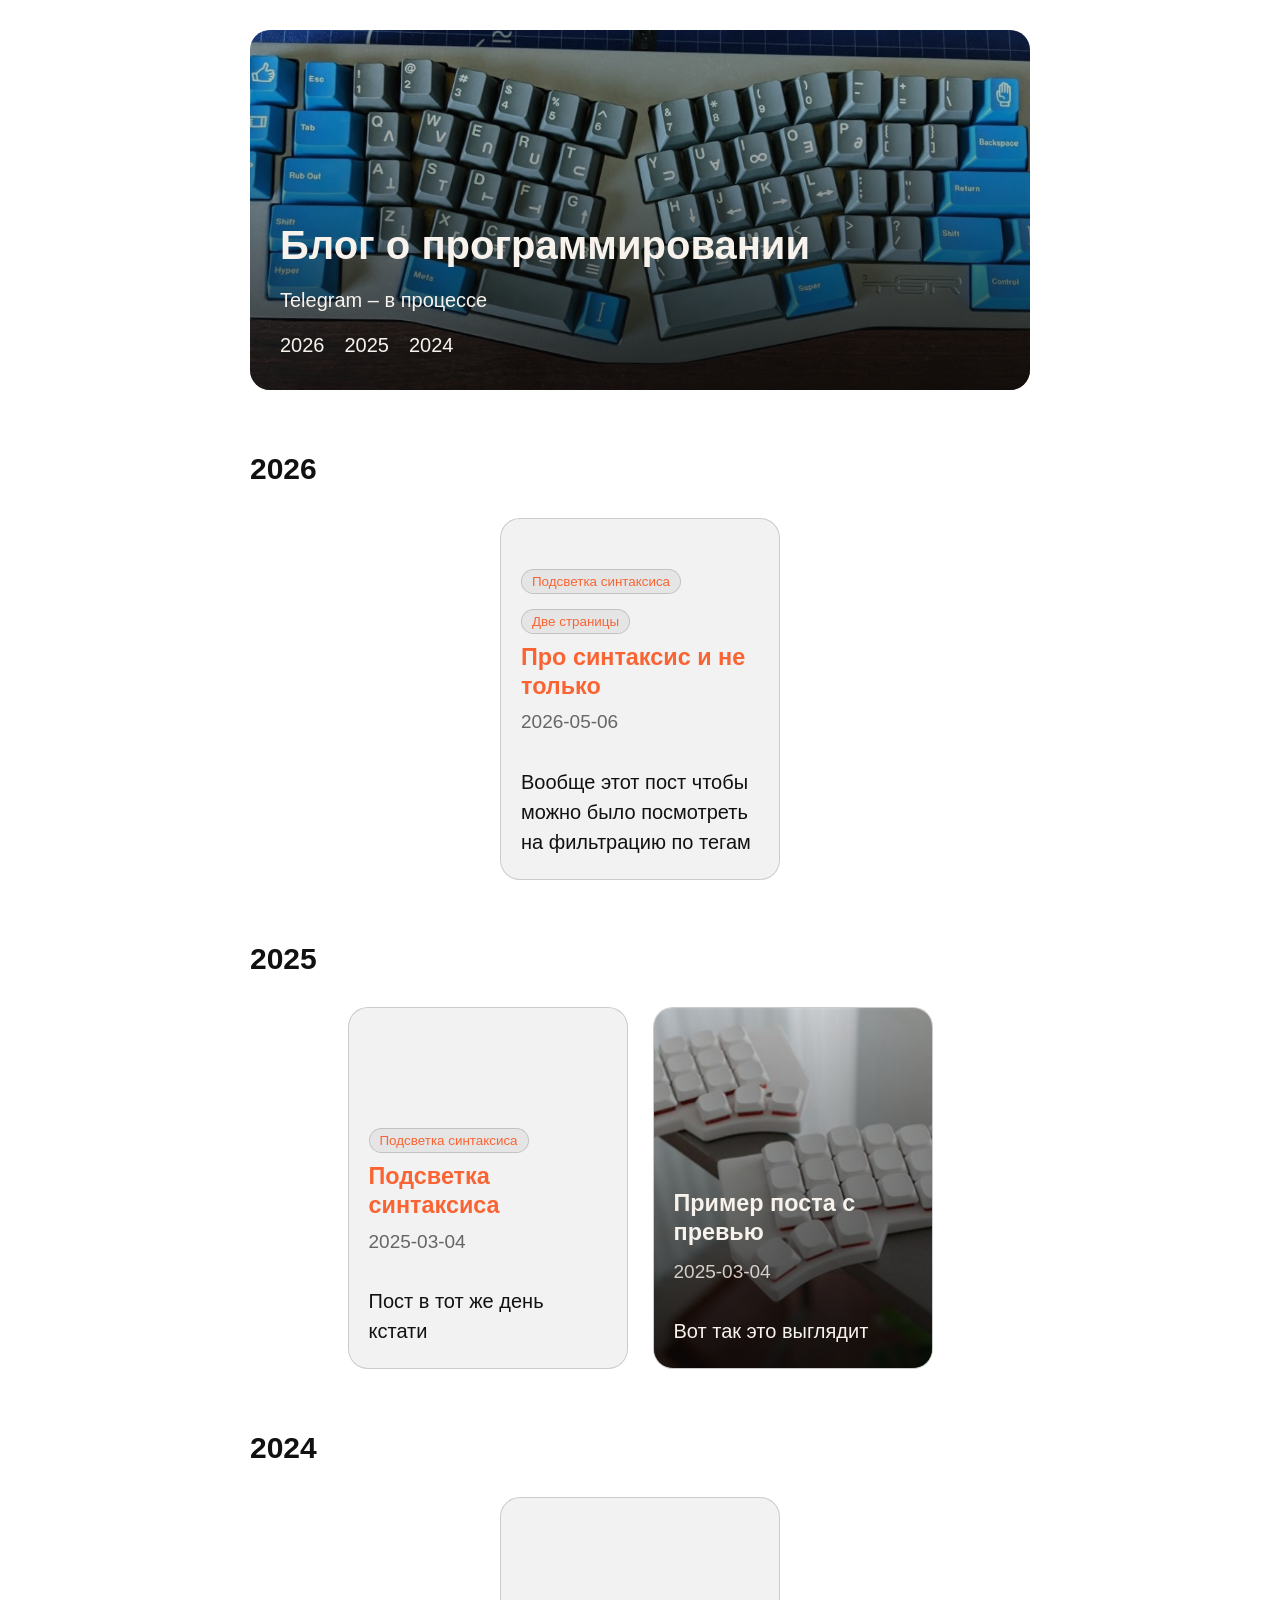
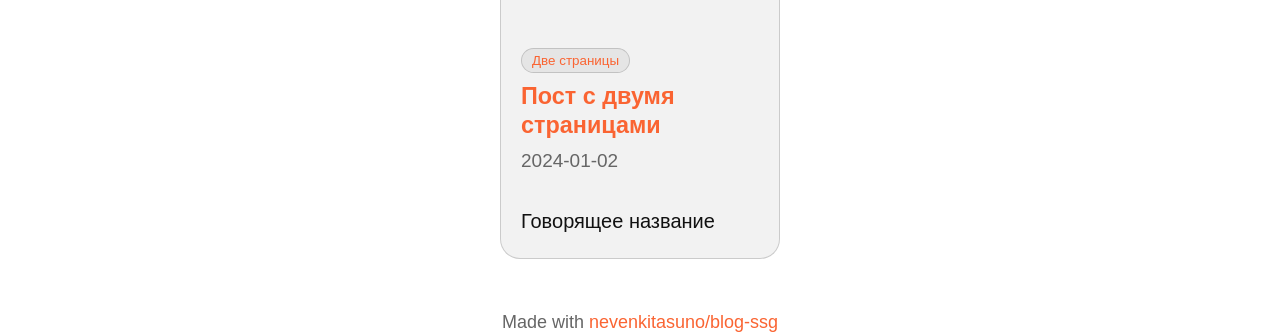
==== examples/output/programming/index.html @ d85ebe73 "v2" ====
<!DOCTYPE html>
<html lang="ru">
<head>
<meta charset="UTF-8">
<meta name="viewport" content="width=device-width, initial-scale=1.0">
<title>Блог о программировании</title>
<link rel="stylesheet" href="../style.css">
<link rel="icon" href="assets/meta/favicon.ico" type="image/x-icon">
<style>:root{
--color-background:#ffffff;
--color-text:#111111;
--color-muted:#666;
--color-accent:#fa6432;
--color-surface:rgba(0, 0, 0, 0.05);
--color-inverse-text:#f7f2ec;
--color-overlay:#080808;
--color-heading:var(--color-text);
--color-border:color-mix(in srgb, var(--color-muted) 28%, transparent);
--color-border-soft:color-mix(in srgb, var(--color-muted) 18%, transparent);
--color-code-bg:color-mix(in srgb, var(--color-surface) 88%, var(--color-background));
--color-code-border:color-mix(in srgb, var(--color-muted) 24%, transparent);
}
/* Background */ .chroma-bg { color: #e6edf3; background-color: #0d1117;-moz-tab-size: 2; -o-tab-size: 2; tab-size: 2; }
/* PreWrapper */ .chroma-chroma { color: #e6edf3; background-color: #0d1117;-moz-tab-size: 2; -o-tab-size: 2; tab-size: 2; -webkit-text-size-adjust: none; }
/* Error */ .chroma-chroma .chroma-err { color: #f85149 }
/* LineLink */ .chroma-chroma .chroma-lnlinks { outline: none; text-decoration: none; color: inherit }
/* LineTableTD */ .chroma-chroma .chroma-lntd { vertical-align: top; padding: 0; margin: 0; border: 0; }
/* LineTable */ .chroma-chroma .chroma-lntable { border-spacing: 0; padding: 0; margin: 0; border: 0; }
/* LineHighlight */ .chroma-chroma .chroma-hl { background-color: #6e7681 }
/* LineNumbersTable */ .chroma-chroma .chroma-lnt { white-space: pre; -webkit-user-select: none; user-select: none; margin-right: 0.4em; padding: 0 0.4em 0 0.4em;color: #737679 }
/* LineNumbers */ .chroma-chroma .chroma-ln { white-space: pre; -webkit-user-select: none; user-select: none; margin-right: 0.4em; padding: 0 0.4em 0 0.4em;color: #6e7681 }
/* Line */ .chroma-chroma .chroma-line { display: flex; }
/* Keyword */ .chroma-chroma .chroma-k { color: #ff7b72 }
/* KeywordConstant */ .chroma-chroma .chroma-kc { color: #79c0ff }
/* KeywordDeclaration */ .chroma-chroma .chroma-kd { color: #ff7b72 }
/* KeywordNamespace */ .chroma-chroma .chroma-kn { color: #ff7b72 }
/* KeywordPseudo */ .chroma-chroma .chroma-kp { color: #79c0ff }
/* KeywordReserved */ .chroma-chroma .chroma-kr { color: #ff7b72 }
/* KeywordType */ .chroma-chroma .chroma-kt { color: #ff7b72 }
/* NameClass */ .chroma-chroma .chroma-nc { color: #f0883e; font-weight: bold }
/* NameConstant */ .chroma-chroma .chroma-no { color: #79c0ff; font-weight: bold }
/* NameDecorator */ .chroma-chroma .chroma-nd { color: #d2a8ff; font-weight: bold }
/* NameEntity */ .chroma-chroma .chroma-ni { color: #ffa657 }
/* NameException */ .chroma-chroma .chroma-ne { color: #f0883e; font-weight: bold }
/* NameLabel */ .chroma-chroma .chroma-nl { color: #79c0ff; font-weight: bold }
/* NameNamespace */ .chroma-chroma .chroma-nn { color: #ff7b72 }
/* NameProperty */ .chroma-chroma .chroma-py { color: #79c0ff }
/* NameTag */ .chroma-chroma .chroma-nt { color: #7ee787 }
/* NameVariable */ .chroma-chroma .chroma-nv { color: #79c0ff }
/* NameVariableClass */ .chroma-chroma .chroma-vc { color: #79c0ff }
/* NameVariableGlobal */ .chroma-chroma .chroma-vg { color: #79c0ff }
/* NameVariableInstance */ .chroma-chroma .chroma-vi { color: #79c0ff }
/* NameVariableMagic */ .chroma-chroma .chroma-vm { color: #79c0ff }
/* NameFunction */ .chroma-chroma .chroma-nf { color: #d2a8ff; font-weight: bold }
/* NameFunctionMagic */ .chroma-chroma .chroma-fm { color: #d2a8ff; font-weight: bold }
/* Literal */ .chroma-chroma .chroma-l { color: #a5d6ff }
/* LiteralDate */ .chroma-chroma .chroma-ld { color: #79c0ff }
/* LiteralString */ .chroma-chroma .chroma-s { color: #a5d6ff }
/* LiteralStringAffix */ .chroma-chroma .chroma-sa { color: #79c0ff }
/* LiteralStringBacktick */ .chroma-chroma .chroma-sb { color: #a5d6ff }
/* LiteralStringChar */ .chroma-chroma .chroma-sc { color: #a5d6ff }
/* LiteralStringDelimiter */ .chroma-chroma .chroma-dl { color: #79c0ff }
/* LiteralStringDoc */ .chroma-chroma .chroma-sd { color: #a5d6ff }
/* LiteralStringDouble */ .chroma-chroma .chroma-s2 { color: #a5d6ff }
/* LiteralStringEscape */ .chroma-chroma .chroma-se { color: #79c0ff }
/* LiteralStringHeredoc */ .chroma-chroma .chroma-sh { color: #79c0ff }
/* LiteralStringInterpol */ .chroma-chroma .chroma-si { color: #a5d6ff }
/* LiteralStringOther */ .chroma-chroma .chroma-sx { color: #a5d6ff }
/* LiteralStringRegex */ .chroma-chroma .chroma-sr { color: #79c0ff }
/* LiteralStringSingle */ .chroma-chroma .chroma-s1 { color: #a5d6ff }
/* LiteralStringSymbol */ .chroma-chroma .chroma-ss { color: #a5d6ff }
/* LiteralNumber */ .chroma-chroma .chroma-m { color: #a5d6ff }
/* LiteralNumberBin */ .chroma-chroma .chroma-mb { color: #a5d6ff }
/* LiteralNumberFloat */ .chroma-chroma .chroma-mf { color: #a5d6ff }
/* LiteralNumberHex */ .chroma-chroma .chroma-mh { color: #a5d6ff }
/* LiteralNumberInteger */ .chroma-chroma .chroma-mi { color: #a5d6ff }
/* LiteralNumberIntegerLong */ .chroma-chroma .chroma-il { color: #a5d6ff }
/* LiteralNumberOct */ .chroma-chroma .chroma-mo { color: #a5d6ff }
/* Operator */ .chroma-chroma .chroma-o { color: #ff7b72; font-weight: bold }
/* OperatorWord */ .chroma-chroma .chroma-ow { color: #ff7b72; font-weight: bold }
/* OperatorReserved */ .chroma-chroma .chroma-or { color: #ff7b72; font-weight: bold }
/* Comment */ .chroma-chroma .chroma-c { color: #8b949e; font-style: italic }
/* CommentHashbang */ .chroma-chroma .chroma-ch { color: #8b949e; font-style: italic }
/* CommentMultiline */ .chroma-chroma .chroma-cm { color: #8b949e; font-style: italic }
/* CommentSingle */ .chroma-chroma .chroma-c1 { color: #8b949e; font-style: italic }
/* CommentSpecial */ .chroma-chroma .chroma-cs { color: #8b949e; font-weight: bold; font-style: italic }
/* CommentPreproc */ .chroma-chroma .chroma-cp { color: #8b949e; font-weight: bold; font-style: italic }
/* CommentPreprocFile */ .chroma-chroma .chroma-cpf { color: #8b949e; font-weight: bold; font-style: italic }
/* GenericDeleted */ .chroma-chroma .chroma-gd { color: #ffa198; background-color: #490202 }
/* GenericEmph */ .chroma-chroma .chroma-ge { font-style: italic }
/* GenericError */ .chroma-chroma .chroma-gr { color: #ffa198 }
/* GenericHeading */ .chroma-chroma .chroma-gh { color: #79c0ff; font-weight: bold }
/* GenericInserted */ .chroma-chroma .chroma-gi { color: #56d364; background-color: #0f5323 }
/* GenericOutput */ .chroma-chroma .chroma-go { color: #8b949e }
/* GenericPrompt */ .chroma-chroma .chroma-gp { color: #8b949e }
/* GenericStrong */ .chroma-chroma .chroma-gs { font-weight: bold }
/* GenericSubheading */ .chroma-chroma .chroma-gu { color: #79c0ff }
/* GenericTraceback */ .chroma-chroma .chroma-gt { color: #ff7b72 }
/* GenericUnderline */ .chroma-chroma .chroma-gl { text-decoration: underline }
/* TextWhitespace */ .chroma-chroma .chroma-w { color: #6e7681 }
</style>
</head>
<body class="page-shell">
<main class="topic-shell">
<header class="topic-hero topic-hero-with-banner">
<img class="topic-banner" src="assets/meta/top_banner.webp" alt="">
<div class="topic-hero-content">
<h1 class="page-title"><a href=".">Блог о программировании</a></h1>
<ul class="archive-nav"><li><a href="https://t.me/nevenkitasuno">Telegram – в процессе</a></li></ul>
<ul class="archive-nav"><li><a href="#year-2026">2026</a></li><li><a href="#year-2025">2025</a></li><li><a href="#year-2024">2024</a></li></ul>
</div>
</header>

<section id="year-2026" class="year-section">
<h2>2026</h2>
<div class="year-grid-wrap">
<div class="card-grid">

<article class="post-card" data-tags="podsvetka-sintaksisa dve-stranitsy">
<div class="post-card-body"><ul class="tag-list"><li><a href="?tag=podsvetka-sintaksisa">Подсветка синтаксиса</a></li><li><a href="?tag=dve-stranitsy">Две страницы</a></li></ul>
<h3><a href="another-syntax/">Про синтаксис и не только</a></h3>
<p class="post-date">2026-05-06</p>
<p>Вообще этот пост чтобы можно было посмотреть на фильтрацию по тегам</p>
 </div>
</article>

</div>
</div>
</section>

<section id="year-2025" class="year-section">
<h2>2025</h2>
<div class="year-grid-wrap">
<div class="card-grid">

<article class="post-card" data-tags="podsvetka-sintaksisa">
<div class="post-card-body"><ul class="tag-list"><li><a href="?tag=podsvetka-sintaksisa">Подсветка синтаксиса</a></li></ul>
<h3><a href="syntax-highlighting/">Подсветка синтаксиса</a></h3>
<p class="post-date">2025-03-04</p>
<p>Пост в тот же день кстати</p>
 </div>
</article>

<article class="post-card" data-tags="">
<div class="post-card-media"><a class="post-card-media-link" href="post-with-preview/"><img src="assets/post-with-preview/preview.png" alt=""></a><div class="post-card-overlay">
<h3><a href="post-with-preview/">Пример поста с превью</a></h3>
<p class="post-date">2025-03-04</p>
<p>Вот так это выглядит</p>
</div></div>
</article>

</div>
</div>
</section>

<section id="year-2024" class="year-section">
<h2>2024</h2>
<div class="year-grid-wrap">
<div class="card-grid">

<article class="post-card" data-tags="dve-stranitsy">
<div class="post-card-body"><ul class="tag-list"><li><a href="?tag=dve-stranitsy">Две страницы</a></li></ul>
<h3><a href="two-pages-post/">Пост с двумя страницами</a></h3>
<p class="post-date">2024-01-02</p>
<p>Говорящее название</p>
 </div>
</article>

</div>
</div>
</section>

<p class="made-with made-with-centered">Made with <a href="https://github.com/nevenkitasuno/blog-ssg/tree/main" rel="noopener noreferrer">nevenkitasuno/blog-ssg</a></p>
</main>
<script>
(function() {
  const params = new URLSearchParams(window.location.search);
  const tag = params.get('tag');
  if (!tag) return;
  document.querySelectorAll('.year-section').forEach(function(section) {
    let hasVisibleCards = false;
    section.querySelectorAll('.post-card').forEach(function(card) {
      const tags = (card.getAttribute('data-tags') || '').split(/\s+/).filter(Boolean);
      const isVisible = tags.includes(tag);
      card.style.display = isVisible ? '' : 'none';
      if (isVisible) {
        hasVisibleCards = true;
      }
    });
    if (!hasVisibleCards) {
      section.style.display = 'none';
    }
  });
  document.querySelectorAll('.archive-nav a[href^="#"]').forEach(function(link) {
    const target = document.querySelector(link.getAttribute('href'));
    const item = link.closest('li');
    if (!target || !item) return;
    item.style.display = target.style.display === 'none' ? 'none' : '';
  });
})();
</script>
</body>
</html>
---- examples/output/style.css ----
* {
    box-sizing: border-box;
    margin: 0;
    padding: 0;
 }

@font-face {
    font-family: "Mahjong Colored";
    src: url("fonts/Riichi-Mahjong-Colorful.woff2") format("woff2");
    font-display: swap;
}

:root {
    --font-topic: sans-serif;
    --color-background: #ffffff;
    --color-text: #111111;
    --color-muted: #666;
    --color-accent: #fa6432;
    --color-surface: rgba(0, 0, 0, 0.05);
    --color-inverse-text: #f7f2ec;
    --color-overlay: #080808;
    --color-heading: var(--color-text);
    --color-border: color-mix(in srgb, var(--color-muted) 28%, transparent);
    --color-border-soft: color-mix(in srgb, var(--color-muted) 18%, transparent);
    --color-code-bg: color-mix(in srgb, var(--color-surface) 88%, var(--color-background));
    --color-code-border: color-mix(in srgb, var(--color-muted) 24%, transparent);
}

html {
    overflow-y: scroll;
    height: 100%;
    font: 100%/1.5 sans-serif;
    font-family: var(--font-topic);
    color: var(--color-text);
    word-wrap: break-word;
    background-color: var(--color-background);
    margin: 0 auto;
    padding: 1.5em;
 }

@media (min-width: 768px) {
    html {
        font-size: 125%;
        max-width: 42em;
 } }

h1, h2, h3, h4 {
    margin: 2.5rem 0 1.5rem 0;
    line-height: 1.25;
    color: var(--color-heading);
 }

a {
    color: var(--color-accent);
    text-decoration: none;
 }
a:hover, a:focus, a:active {
    text-decoration: underline;
 }

p {
    margin: 1em 0;
    line-height: 1.5;
 }
p code {
    background-color: var(--color-code-bg);
    padding: 0.05em 0.2em;
    border: 1px solid var(--color-code-border);
 }

ol, ul {
    margin: 1em;
 }
ol li ol, ol li ul, ul li ol, ul li ul {
    margin: 0 2em;
 }
ol li p, ul li p {
    margin: 0;
 }

dl {
    font-family: monospace, monospace;
 }
dl dt {
    font-weight: bold;
 }
dl dd {
    margin: -1em 0 1em 1em;
 }

img {
    max-width: 100%;
    display: block;
    margin: 0 auto;
    padding: 0.5em;
 }

.font-mahjong-colored,
.font-riichi-mahjong-colorful {
    font-family: "Mahjong Colored", sans-serif;
}

.font-mahjong-colored-run,
.font-riichi-mahjong-colorful-run {
    display: inline;
    white-space: pre;
    font-family: "Mahjong Colored", sans-serif;
    font-size: 1.2em;
    line-height: 1;
    vertical-align: baseline;
    font-variant-ligatures: common-ligatures discretionary-ligatures contextual;
    font-feature-settings: "rlig" 1, "liga" 1, "clig" 1, "calt" 1, "dlig" 1, "ccmp" 1;
    text-rendering: optimizeLegibility;
}

.rot-90 {
    display: inline-block;
    vertical-align: middle;
}

.rot-90-char {
    display: inline-block;
    font-variant-ligatures: common-ligatures discretionary-ligatures contextual;
    font-feature-settings: "rlig" 1, "liga" 1, "clig" 1, "calt" 1, "dlig" 1, "ccmp" 1;
    text-rendering: optimizeLegibility;
    transform: rotate(-90deg);
    transform-origin: center;
}

.topic-banner {
    width: calc(100% + 1rem);
    max-width: none;
    padding: 0;
    margin: -1.5em -0.5rem 1.5rem -0.5rem;
}

blockquote {
    padding-left: 1em;
    font-style: italic;
    border-left: solid 1px var(--color-accent);
 }

table {
    font-size: 1rem;
    text-align: left;
    caption-side: bottom;
    margin-bottom: 2em;
 }
table * {
    border: none;
 }
table thead, table tr {
    display: table;
    table-layout: fixed;
    width: 100%;
 }
table tr:nth-child(even) {
    background-color: var(--color-surface);
 }
table tbody {
    display: block;
    max-height: 70vh;
    overflow-y: auto;
 }
table td, table th {
    padding: 0.25em;
 }

table, .highlight > pre, pre.example, pre.chroma, pre.chroma-chroma {
    max-height: 70vh;
    margin: 1em 0;
    padding: 1em;
    overflow: auto;
    font-size: 0.85rem;
    font-family: monospace, monospace;
    border: 1px dashed var(--color-border);
}

pre.chroma code,
pre.chroma-chroma code {
    font-family: inherit;
}

.title {
    font-size: 2.5em;
}

.subtitle {
    font-weight: normal;
    font-size: 0.75em;
    color: var(--color-muted);
}

.tags {
    margin-top: -1.5rem;
    padding-bottom: 1.5em;
}
.tags li {
    display: inline;
    margin-right: 0.5em;
}

figure {
    margin: 1em 0;
}
figure figcaption {
    font-family: monospace, monospace;
    font-size: 0.75em;
    text-align: center;
    color: var(--color-muted);
}

.footnote-definition sup {
    margin-left: -1.5em;
    float: left;
}

.footnote-definition .footnote-body {
    margin: 1em 0;
    padding: 0 1em;
    border: 1px dashed var(--color-border-soft);
    background-color: var(--color-surface);
}
.footnote-definition .footnote-body p:only-child {
    margin: 0.2em 0;
}

header {
    display: flex;
    justify-content: space-between;
}
header nav {
    display: flex;
    align-items: center;
    justify-content: space-between;
}
header a + a {
    margin-left: 1rem;
}

.posts {
    margin: 0;
    list-style: none;
}
.posts .post a {
    display: flex;
    padding: 0.5em 0;
    color: black;
}
.posts .post a:hover, .posts .post a:focus, .posts .post a:active {
    text-decoration: none;
    background: var(--color-surface);
}
.posts .post date {
    font-family: monospace, monospace;
    font-size: 0.8rem;
    vertical-align: middle;
    padding-right: 2rem;
    color: var(--color-muted);
}

.archive-nav {
    display: flex;
    flex-wrap: wrap;
    gap: 0.5rem 1rem;
    margin: 1em 0;
    padding: 0;
    list-style: none;
}

.archive-nav li {
    margin: 0;
}

.archive-entries {
    margin: 1em 0;
    padding-left: 1.25em;
}

.archive-entries li + li {
    margin-top: 0.75em;
}

.site-footer {
    margin-top: 3rem;
    padding-top: 1rem;
    font-size: 0.9rem;
    color: var(--color-muted);
    justify-content: center;
}

.site-footer p {
    margin: 0;
}

.center {
  display: flex;
  justify-content: center;
  align-items: center;
}

.page-shell {
	min-height: 100vh;
}

.content-shell {
	max-width: 42rem;
	margin: 0 auto;
}

.topic-shell {
	max-width: 42rem;
	margin: 0 auto;
}

.topic-hero {
	position: relative;
	margin-bottom: 2rem;
}

.topic-hero-with-banner {
	min-height: 18rem;
	display: flex;
	align-items: flex-end;
	overflow: hidden;
	border-radius: 1rem;
}

.topic-hero-with-banner::before {
	content: "";
	position: absolute;
	inset: 0;
	background:
		linear-gradient(
			180deg,
			color-mix(in srgb, var(--color-overlay) 18%, transparent) 0%,
			color-mix(in srgb, var(--color-overlay) 38%, transparent) 40%,
			color-mix(in srgb, var(--color-overlay) 82%, transparent) 100%
		);
	z-index: 1;
}

.topic-hero-content {
	position: relative;
	z-index: 2;
	width: 100%;
	padding: 1.5rem;
}

.topic-hero-with-banner .topic-hero-content {
	color: var(--color-inverse-text);
}

.site-header {
	display: flex;
	align-items: center;
	justify-content: space-between;
	margin-bottom: 1.5rem;
}

.topic-home {
	font-weight: 700;
}

.topic-list {
	margin: 1.5rem 0;
	padding-left: 1.25rem;
}

.page-title {
	margin-top: 0;
}

.topic-hero .page-title {
	margin-bottom: 0.75rem;
}

.page-title a {
	color: inherit;
}

.page-title a:hover,
.page-title a:focus,
.page-title a:active {
	color: inherit;
}

.year-section {
	margin-top: 3rem;
}

.year-section h2 {
	margin-left: 0;
	margin-right: 0;
}

.year-grid-wrap {
	width: 100vw;
	margin-left: calc(50% - 50vw);
	padding: 0 1.5rem;
}

.card-grid {
	display: flex;
	flex-wrap: wrap;
	justify-content: center;
	gap: 1.25rem;
}

.post-card {
	position: relative;
	flex: 0 0 14rem;
	width: 14rem;
	display: flex;
	flex-direction: column;
	overflow: hidden;
	border: 1px solid var(--color-border);
	border-radius: 1rem;
	background: var(--color-surface);
}

.post-card-media {
	position: relative;
	display: block;
}

.post-card-media-link {
	display: block;
}

.post-card-media img {
	width: 100%;
	height: 18rem;
	object-fit: cover;
	padding: 0;
}

.post-card-overlay {
	position: absolute;
	inset: 0;
	display: flex;
	flex-direction: column;
	justify-content: flex-end;
	padding: 1rem 1rem 1.1rem;
	background:
		linear-gradient(
			180deg,
			color-mix(in srgb, var(--color-overlay) 18%, transparent) 0%,
			color-mix(in srgb, var(--color-overlay) 42%, transparent) 45%,
			color-mix(in srgb, var(--color-overlay) 82%, transparent) 100%
		);
	color: var(--color-inverse-text);
}

.post-card-overlay::before {
	content: "";
	position: absolute;
	inset: 0;
	background:
		linear-gradient(
			180deg,
			color-mix(in srgb, var(--color-overlay) 74%, transparent) 0%,
			color-mix(in srgb, var(--color-overlay) 86%, transparent) 45%,
			color-mix(in srgb, var(--color-overlay) 95%, transparent) 100%
		);
	opacity: 0;
	transition: opacity 160ms ease-out;
	pointer-events: none;
}

.post-card:hover .post-card-overlay::before {
	opacity: 1;
}

.post-card-overlay h3,
.post-card-overlay .post-date,
.post-card-overlay p {
	position: relative;
	z-index: 1;
	color: inherit;
}

.post-card-overlay h3 {
	margin: 0.45rem 0 0.35rem;
}

.post-card-overlay h3 a {
	color: inherit;
}

.post-card h3 a::after {
	content: "";
	position: absolute;
	inset: 0;
	z-index: 1;
}

.post-card-overlay .post-date {
	margin: 0 0 0.5rem;
	color: color-mix(in srgb, var(--color-inverse-text) 82%, transparent);
}

.post-card-overlay p:last-child {
	margin-bottom: 0;
}

.post-card-body {
	display: flex;
	flex-direction: column;
	justify-content: flex-end;
	min-height: 18rem;
	padding: 1rem 1rem 1.1rem;
}

.post-card h3 {
	margin: 0.35rem 0 0.5rem;
}

.post-card-body h3 {
	margin: 0.45rem 0 0.35rem;
}

.post-card-body .tag-list {
	margin: 0;
}

.post-card-body .post-date {
	margin: 0 0 0.5rem;
}

.post-card-body p:last-child {
	margin-bottom: 0;
}

.post-date {
	margin: 0 0 0.75rem;
	color: var(--color-muted);
	font-size: 0.95rem;
}

.tag-list {
	display: flex;
	flex-wrap: wrap;
	gap: 0.5rem;
	padding: 0;
	margin: 0 0 1rem;
	list-style: none;
}

.tag-list li {
	margin: 0;
}

.tag-list a,
.tag-list-static li {
	display: inline-flex;
	align-items: center;
	padding: 0.18rem 0.5rem;
	border-radius: 999px;
	background: var(--color-surface);
	border: 1px solid var(--color-border);
	font-size: 0.67rem;
	line-height: 1.15;
}

.tag-list-overlay {
	position: static;
	margin: 0;
}

.tag-list-overlay li {
	margin: 0;
}

.tag-list-overlay a {
	position: relative;
	z-index: 2;
	padding: 0.16rem 0.42rem;
	background: color-mix(in srgb, var(--color-overlay) 58%, transparent);
	backdrop-filter: blur(4px);
	color: var(--color-inverse-text);
	border-color: color-mix(in srgb, var(--color-inverse-text) 24%, transparent);
}

.post-card-body .tag-list a {
	position: relative;
	z-index: 2;
}

.page-nav {
	display: flex;
	gap: 1rem;
	margin-top: 2rem;
}

.made-with {
	margin-top: 2.5rem;
	color: var(--color-muted);
	font-size: 0.9rem;
}

.made-with-centered {
	text-align: center;
}

.topic-banner {
	position: absolute;
	inset: 0;
	width: 100%;
	height: 100%;
	object-fit: cover;
	padding: 0;
	margin: 0;
}

.topic-hero-with-banner .archive-nav {
	margin: 0.75rem 0 0;
}

.topic-hero-with-banner .archive-nav a {
	color: var(--color-inverse-text);
}

.topic-hero-with-banner .page-title a {
	color: var(--color-inverse-text);
}

@media (max-width: 700px) {
	.topic-shell {
		max-width: 100%;
	}

	.topic-hero-with-banner {
		min-height: 15rem;
	}
}
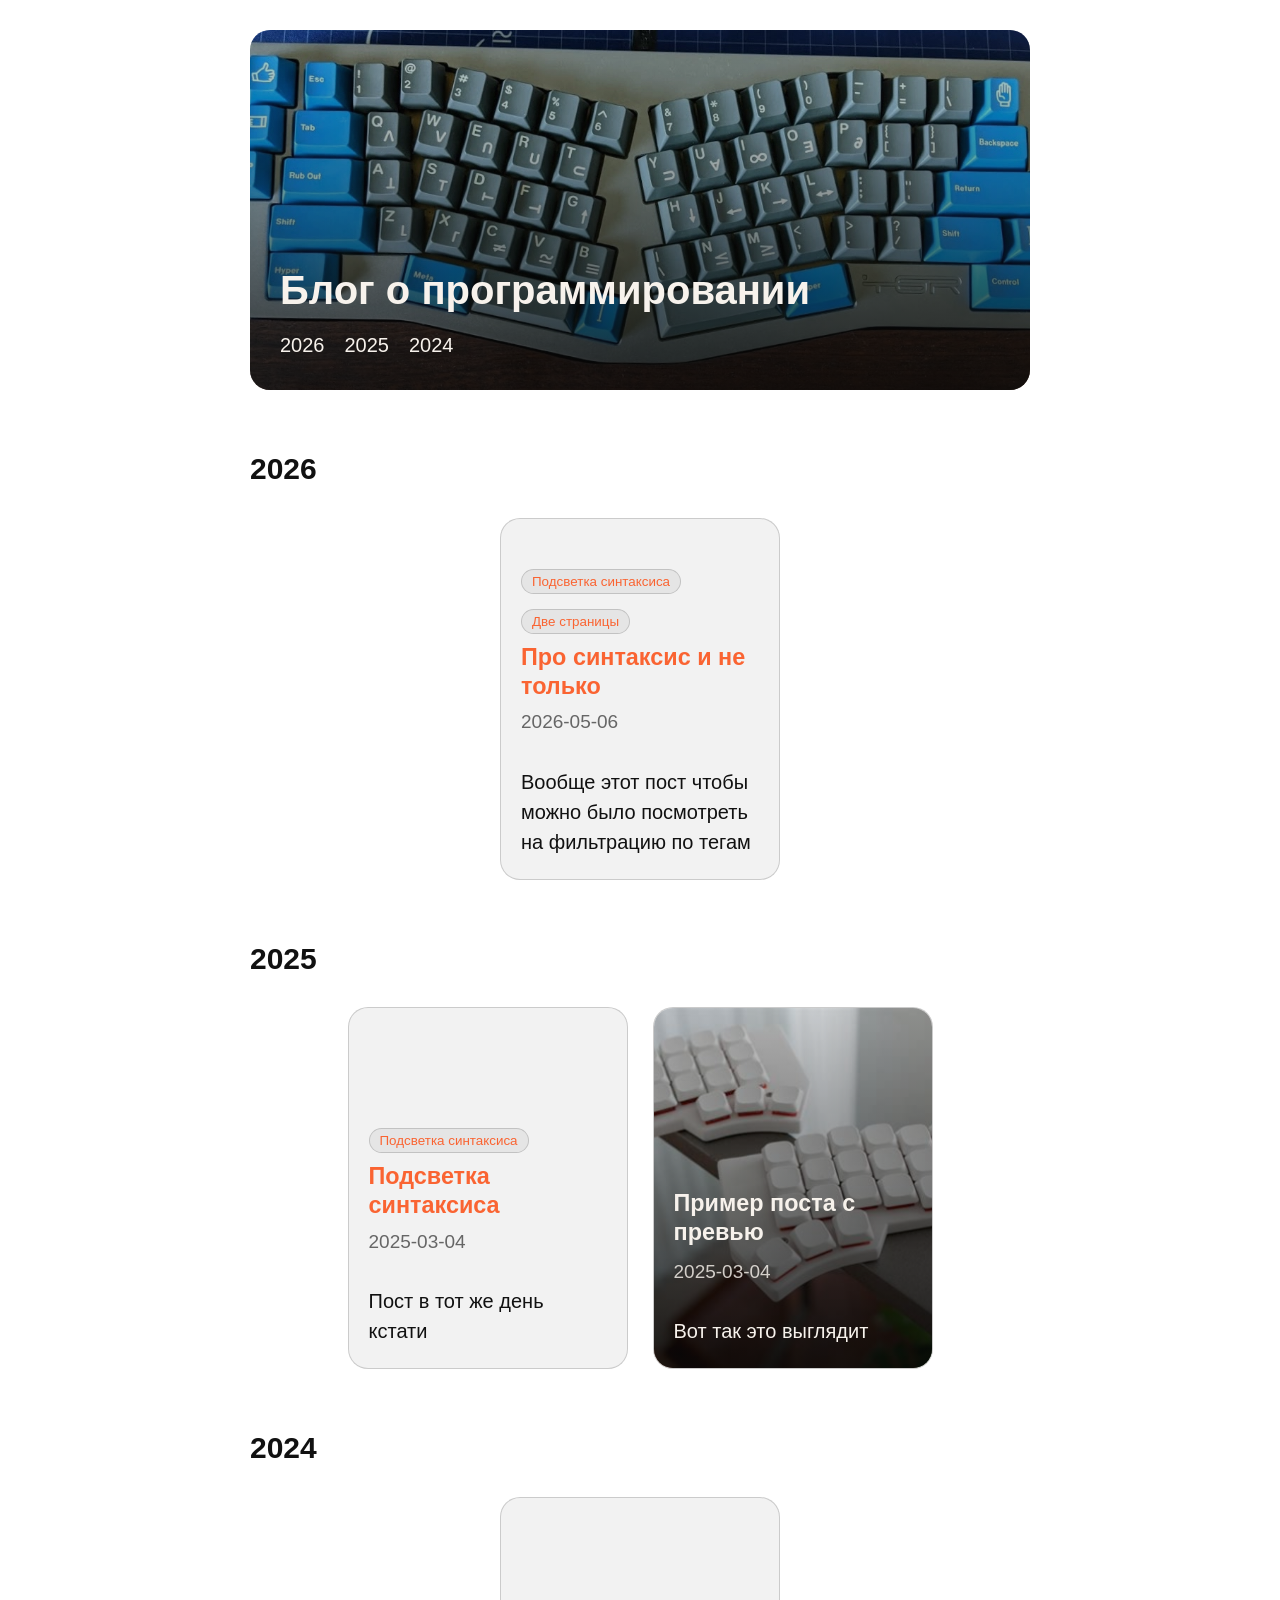
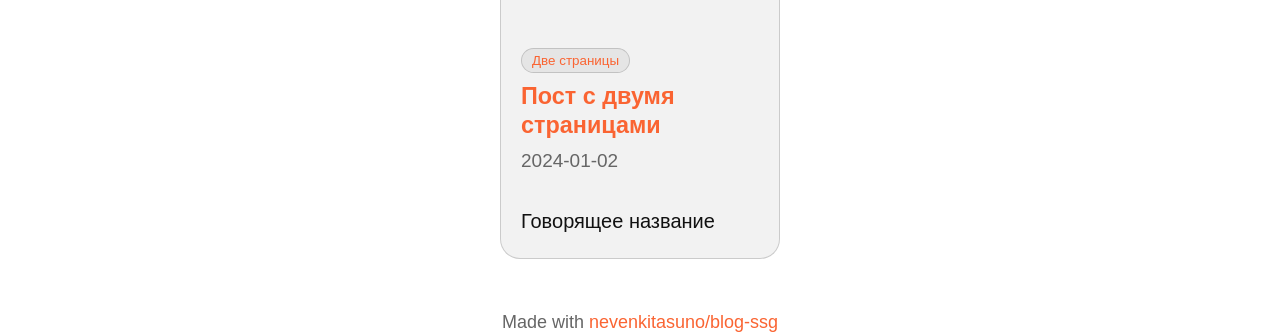
==== commit 2237369d: "docs: better examples" ====
--- a/examples/output/programming/index.html
+++ b/examples/output/programming/index.html
@@ -106,7 +106,7 @@
 <img class="topic-banner" src="assets/meta/top_banner.webp" alt="">
 <div class="topic-hero-content">
 <h1 class="page-title"><a href=".">Блог о программировании</a></h1>
-<ul class="archive-nav"><li><a href="https://t.me/nevenkitasuno">Telegram – в процессе</a></li></ul>
+
 <ul class="archive-nav"><li><a href="#year-2026">2026</a></li><li><a href="#year-2025">2025</a></li><li><a href="#year-2024">2024</a></li></ul>
 </div>
 </header>
